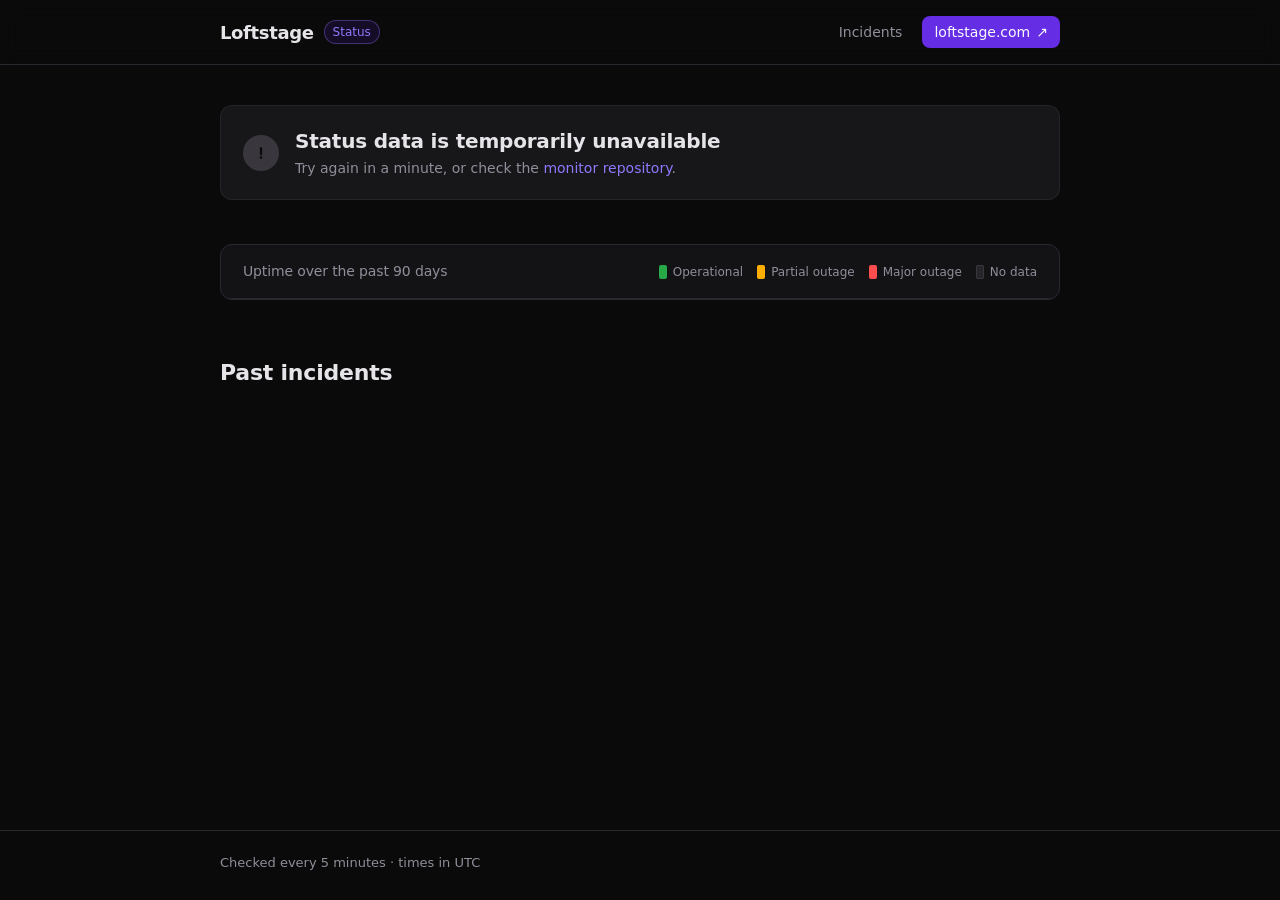
==== status-page/index.html @ 99c17672 "Custom status page: Loftstage-styled, 90-day uptime bars, incident log" ====
<!doctype html>
<html lang="en">
  <head>
    <meta charset="utf-8" />
    <meta name="viewport" content="width=device-width, initial-scale=1" />
    <title>Loftstage Status</title>
    <meta name="description" content="Live status, 90-day uptime and incident history for Loftstage." />
    <meta name="theme-color" content="#0a0a0a" />
    <meta property="og:title" content="Loftstage Status" />
    <meta property="og:description" content="Live status, 90-day uptime and incident history for Loftstage." />
    <link rel="icon" type="image/png" href="favicon.png" />
    <link rel="preload" href="https://assets.loftstage.com/fonts/mona-sans.woff2" as="font" type="font/woff2" crossorigin />
    <link rel="stylesheet" href="styles.css" />
  </head>
  <body>
    <header class="site-header">
      <div class="wrap header-inner">
        <a class="brand" href="./" aria-label="Loftstage Status home">
          <span class="wordmark">Loftstage</span>
          <span class="brand-tag">Status</span>
        </a>
        <nav class="header-nav">
          <a href="#incidents">Incidents</a>
          <a class="btn" href="https://loftstage.com" rel="noopener">loftstage.com <span aria-hidden="true">↗</span></a>
        </nav>
      </div>
    </header>

    <main class="wrap">
      <section id="banner" class="banner banner--loading" aria-live="polite">
        <span class="banner-icon" aria-hidden="true"></span>
        <div class="banner-text">
          <h1 id="banner-title">Checking status…</h1>
          <p id="banner-sub" class="muted">Fetching the latest checks.</p>
        </div>
      </section>

      <section id="active-incidents" class="active-incidents" hidden></section>

      <section class="panel" aria-labelledby="components-title">
        <div class="panel-head">
          <h2 id="components-title">Uptime over the past <span data-days-label>90</span> days</h2>
          <ul class="legend" aria-label="Legend">
            <li><span class="swatch swatch--up"></span>Operational</li>
            <li><span class="swatch swatch--partial"></span>Partial outage</li>
            <li><span class="swatch swatch--major"></span>Major outage</li>
            <li><span class="swatch swatch--none"></span>No data</li>
          </ul>
        </div>
        <ul id="components" class="components">
          <li class="component component--skeleton"><div class="sk sk-line"></div><div class="sk sk-bars"></div></li>
          <li class="component component--skeleton"><div class="sk sk-line"></div><div class="sk sk-bars"></div></li>
          <li class="component component--skeleton"><div class="sk sk-line"></div><div class="sk sk-bars"></div></li>
        </ul>
      </section>

      <section id="incidents" class="incidents" aria-labelledby="incidents-title">
        <h2 id="incidents-title">Past incidents</h2>
        <div id="incident-days"></div>
        <button id="history-toggle" class="link-btn" type="button" hidden>Show full incident history</button>
      </section>
    </main>

    <footer class="site-footer">
      <div class="wrap footer-inner">
        <span>Checked every 5 minutes · times in UTC</span>
        <span id="updated-at"></span>
      </div>
    </footer>

    <div id="tooltip" class="tooltip" role="tooltip" hidden></div>

    <script src="app.js" defer></script>
  </body>
</html>
---- status-page/styles.css ----
/* Loftstage Status — dark, matching loftstage.com (Mona Sans, violet brand). */

@font-face {
  font-family: "Mona Sans";
  src: url("https://assets.loftstage.com/fonts/mona-sans.woff2") format("woff2");
  font-weight: 200 900;
  font-display: swap;
}

:root {
  color-scheme: dark;
  --bg: #0a0a0a;
  --card: #131316;
  --card-raised: #1a1a1e;
  --fg: #e6e4e8;
  --muted: #918d9a;
  --border: #2a282e;
  --border-strong: #39373d;
  --brand: #652de4;
  --brand-bright: #8e79fe;
  --up: #28a948;
  --partial: #ffae00;
  --major: #ff4d4d;
  --none: #26252a;
  --radius: 12px;
  --wrap: 880px;
  font-family: "Mona Sans", ui-sans-serif, system-ui, -apple-system, "Segoe UI", sans-serif;
}

* { box-sizing: border-box; }

html { -webkit-text-size-adjust: 100%; scroll-behavior: smooth; }

body {
  margin: 0;
  background: var(--bg);
  color: var(--fg);
  font-size: 15px;
  line-height: 1.5;
  -webkit-font-smoothing: antialiased;
  min-height: 100vh;
  display: flex;
  flex-direction: column;
}

a { color: var(--brand-bright); text-decoration: none; }
a:hover { text-decoration: underline; text-underline-offset: 3px; }
a:focus-visible, button:focus-visible { outline: 2px solid var(--brand-bright); outline-offset: 2px; border-radius: 4px; }

h1, h2, h3 { margin: 0; letter-spacing: -0.01em; }

.muted { color: var(--muted); }

.wrap { width: 100%; max-width: var(--wrap); margin: 0 auto; padding: 0 20px; }

main.wrap { flex: 1; padding-top: 40px; padding-bottom: 64px; }

/* ---------- Header ---------- */
.site-header {
  position: sticky;
  top: 0;
  z-index: 20;
  border-bottom: 1px solid var(--border);
  background: rgb(10 10 10 / 0.8);
  backdrop-filter: blur(10px);
  -webkit-backdrop-filter: blur(10px);
}
.header-inner { height: 64px; display: flex; align-items: center; justify-content: space-between; gap: 16px; }
.brand { display: inline-flex; align-items: center; gap: 10px; color: var(--fg); }
.brand:hover { text-decoration: none; }
.wordmark { font-size: 18px; font-weight: 600; letter-spacing: -0.02em; }
.brand-tag {
  font-size: 12px;
  font-weight: 500;
  color: var(--brand-bright);
  border: 1px solid rgb(142 121 254 / 0.35);
  background: rgb(101 45 228 / 0.14);
  padding: 2px 8px;
  border-radius: 999px;
}
.header-nav { display: flex; align-items: center; gap: 20px; font-size: 14px; }
.header-nav a:not(.btn) { color: var(--muted); }
.header-nav a:not(.btn):hover { color: var(--fg); text-decoration: none; }
.btn {
  display: inline-flex;
  align-items: center;
  gap: 6px;
  height: 32px;
  padding: 0 12px;
  border-radius: 8px;
  background: var(--brand);
  color: #fafafc;
  font-weight: 500;
  white-space: nowrap;
}
.btn:hover { background: #5a26cf; text-decoration: none; }

/* ---------- Overall banner ---------- */
.banner {
  --tone: var(--muted);
  display: flex;
  align-items: center;
  gap: 16px;
  padding: 20px 22px;
  border-radius: var(--radius);
  border: 1px solid color-mix(in srgb, var(--tone) 40%, transparent);
  background: color-mix(in srgb, var(--tone) 10%, var(--card));
}
.banner--up { --tone: var(--up); }
.banner--partial, .banner--degraded { --tone: var(--partial); }
.banner--major { --tone: var(--major); }
.banner--error { --tone: var(--border-strong); }
.banner h1 { font-size: 20px; font-weight: 600; }
.banner p { margin: 2px 0 0; font-size: 14px; }
.banner-icon {
  flex: none;
  width: 36px;
  height: 36px;
  border-radius: 50%;
  background: var(--tone);
  display: grid;
  place-items: center;
  position: relative;
}
.banner-icon::after {
  content: "";
  width: 14px;
  height: 14px;
  background: #0a0a0a;
  -webkit-mask: var(--icon) center / contain no-repeat;
  mask: var(--icon) center / contain no-repeat;
}
.banner--up .banner-icon { --icon: url("data:image/svg+xml,%3Csvg xmlns='http://www.w3.org/2000/svg' viewBox='0 0 16 16'%3E%3Cpath d='M2 8.5l4 4 8-9' fill='none' stroke='black' stroke-width='2.4' stroke-linecap='round' stroke-linejoin='round'/%3E%3C/svg%3E"); }
.banner--partial .banner-icon, .banner--degraded .banner-icon, .banner--major .banner-icon, .banner--error .banner-icon { --icon: url("data:image/svg+xml,%3Csvg xmlns='http://www.w3.org/2000/svg' viewBox='0 0 16 16'%3E%3Cpath d='M8 2.5v7' stroke='black' stroke-width='2.6' stroke-linecap='round'/%3E%3Ccircle cx='8' cy='13.2' r='1.5'/%3E%3C/svg%3E"); }
.banner--loading .banner-icon { background: var(--border-strong); animation: pulse 1.4s ease-in-out infinite; }
.banner--loading .banner-icon::after { display: none; }
.banner--up .banner-icon::before {
  content: "";
  position: absolute;
  inset: 0;
  border-radius: 50%;
  background: var(--tone);
  animation: ring 2.4s ease-out infinite;
}

@keyframes pulse { 50% { opacity: 0.45; } }
@keyframes ring { from { transform: scale(1); opacity: 0.45; } to { transform: scale(1.7); opacity: 0; } }

/* ---------- Active incidents ---------- */
.active-incidents { display: grid; gap: 12px; margin-top: 16px; }
.active-card {
  --tone: var(--major);
  border: 1px solid var(--border);
  border-left: 3px solid var(--tone);
  background: var(--card);
  border-radius: var(--radius);
  padding: 16px 18px;
}
.active-card h3 { font-size: 16px; font-weight: 600; }
.active-card h3 a { color: var(--fg); }

/* ---------- Components panel ---------- */
.panel {
  margin-top: 28px;
  background: var(--card);
  border: 1px solid var(--border);
  border-radius: var(--radius);
  overflow: hidden;
}
.panel-head {
  display: flex;
  flex-wrap: wrap;
  align-items: center;
  justify-content: space-between;
  gap: 10px 20px;
  padding: 16px 22px;
  border-bottom: 1px solid var(--border);
}
.panel-head h2 { font-size: 14px; font-weight: 500; color: var(--muted); }
.legend { display: flex; flex-wrap: wrap; gap: 6px 14px; margin: 0; padding: 0; list-style: none; font-size: 12px; color: var(--muted); }
.legend li { display: inline-flex; align-items: center; gap: 6px; }
.swatch { width: 8px; height: 14px; border-radius: 2px; display: inline-block; }
.swatch--up { background: var(--up); }
.swatch--partial { background: var(--partial); }
.swatch--major { background: var(--major); }
.swatch--none { background: var(--none); box-shadow: inset 0 0 0 1px var(--border-strong); }

.components { list-style: none; margin: 0; padding: 0; }
.component { padding: 20px 22px 16px; }
.component + .component { border-top: 1px solid var(--border); }
.component-head { display: flex; align-items: baseline; justify-content: space-between; gap: 12px; margin-bottom: 12px; }
.component-name { display: inline-flex; align-items: center; gap: 8px; font-size: 15px; font-weight: 600; min-width: 0; }
.info {
  flex: none;
  width: 16px;
  height: 16px;
  border-radius: 50%;
  border: 1px solid var(--border-strong);
  color: var(--muted);
  font-size: 10px;
  font-weight: 600;
  display: inline-grid;
  place-items: center;
  cursor: help;
  background: none;
  padding: 0;
  font-family: inherit;
}
.info:hover { color: var(--fg); border-color: var(--muted); }
.component-status { font-size: 14px; font-weight: 500; white-space: nowrap; }
.component-status[data-state="up"] { color: var(--up); }
.component-status[data-state="degraded"] { color: var(--partial); }
.component-status[data-state="down"] { color: var(--major); }

.bars { display: flex; gap: 3px; height: 36px; }
.bar {
  flex: 1 1 0;
  min-width: 0;
  border-radius: 2px;
  background: var(--up);
  transition: opacity 0.12s, transform 0.12s;
}
.bar[data-level="partial"] { background: var(--partial); }
.bar[data-level="major"] { background: var(--major); }
.bar[data-level="none"] { background: var(--none); }
.bars:hover .bar { opacity: 0.55; }
.bars .bar:hover, .bars .bar.is-active { opacity: 1; transform: scaleY(1.08); }

.bar-foot {
  display: flex;
  align-items: center;
  gap: 12px;
  margin-top: 8px;
  font-size: 12px;
  color: var(--muted);
}
.bar-foot .rule { flex: 1; height: 1px; background: var(--border); }
.bar-foot .pct { color: var(--fg); font-weight: 500; }

/* skeleton */
.sk { background: var(--card-raised); border-radius: 4px; animation: pulse 1.4s ease-in-out infinite; }
.sk-line { width: 40%; height: 16px; margin-bottom: 14px; }
.sk-bars { height: 36px; }

/* ---------- Tooltip ---------- */
.tooltip {
  position: fixed;
  z-index: 50;
  width: max-content;
  max-width: min(300px, calc(100vw - 24px));
  background: var(--card-raised);
  border: 1px solid var(--border-strong);
  border-radius: 10px;
  padding: 12px 14px;
  font-size: 13px;
  box-shadow: 0 12px 32px rgb(0 0 0 / 0.5);
  pointer-events: none;
}
.tooltip.is-sticky { pointer-events: auto; }
.tooltip .tt-date { font-weight: 600; }
.tooltip .tt-row { display: flex; align-items: center; gap: 8px; margin-top: 6px; color: var(--muted); }
.tooltip .tt-row .dot { width: 8px; height: 8px; border-radius: 50%; flex: none; }
.tooltip .tt-related { margin-top: 10px; padding-top: 10px; border-top: 1px solid var(--border); }
.tooltip .tt-related h4 { margin: 0 0 4px; font-size: 11px; font-weight: 600; text-transform: uppercase; letter-spacing: 0.06em; color: var(--muted); }
.tooltip .tt-related a { display: block; color: var(--fg); }

/* ---------- Incidents ---------- */
.incidents { margin-top: 56px; }
.incidents > h2 { font-size: 22px; font-weight: 600; margin-bottom: 8px; }
.day { padding: 22px 0; border-bottom: 1px solid var(--border); }
.day h3 { font-size: 15px; font-weight: 600; margin-bottom: 10px; }
.day .empty { margin: 0; color: var(--muted); font-size: 14px; }
.month-heading { margin: 36px 0 0; font-size: 13px; font-weight: 600; letter-spacing: 0.06em; text-transform: uppercase; color: var(--muted); }
.incident + .incident { margin-top: 18px; }
.incident-title { display: inline-block; font-size: 16px; font-weight: 600; margin-bottom: 6px; }
.incident-title[data-impact="major"] { color: var(--major); }
.incident-title[data-impact="partial"] { color: var(--partial); }
.incident-title[data-impact="none"] { color: var(--fg); }
.incident-meta { font-size: 12px; color: var(--muted); margin: -2px 0 8px; }
.update { margin: 0 0 10px; font-size: 14px; }
.update strong { font-weight: 600; }
.update p { margin: 0; overflow-wrap: anywhere; }
.update time { display: block; font-size: 12px; color: var(--muted); margin-top: 2px; }
.notice { color: var(--muted); font-size: 14px; padding: 16px 0; }

.link-btn {
  margin-top: 24px;
  background: none;
  border: 0;
  padding: 0;
  font: inherit;
  font-size: 14px;
  color: var(--brand-bright);
  cursor: pointer;
}
.link-btn:hover { text-decoration: underline; text-underline-offset: 3px; }

/* ---------- Footer ---------- */
.site-footer { border-top: 1px solid var(--border); font-size: 13px; color: var(--muted); }
.footer-inner { display: flex; flex-wrap: wrap; justify-content: space-between; gap: 6px 20px; padding-top: 22px; padding-bottom: 28px; }

/* ---------- Small screens ---------- */
@media (max-width: 640px) {
  body { font-size: 14px; }
  .wrap { padding: 0 16px; }
  main.wrap { padding-top: 24px; }
  .header-inner { height: 56px; }
  .header-nav a:not(.btn) { display: none; }
  .banner { padding: 16px; gap: 12px; }
  .banner h1 { font-size: 17px; }
  .banner-icon { width: 30px; height: 30px; }
  .panel { margin-top: 20px; }
  .panel-head, .component { padding-left: 16px; padding-right: 16px; }
  .component-name { font-size: 14px; }
  .component-status { font-size: 13px; }
  .bars { gap: 2px; height: 32px; }
  .incidents { margin-top: 40px; }
  .incidents > h2 { font-size: 19px; }
  .day { padding: 16px 0; }
  .day h3 { margin-bottom: 6px; }
}

@media (prefers-reduced-motion: reduce) {
  *, *::before, *::after { animation: none !important; transition: none !important; }
}
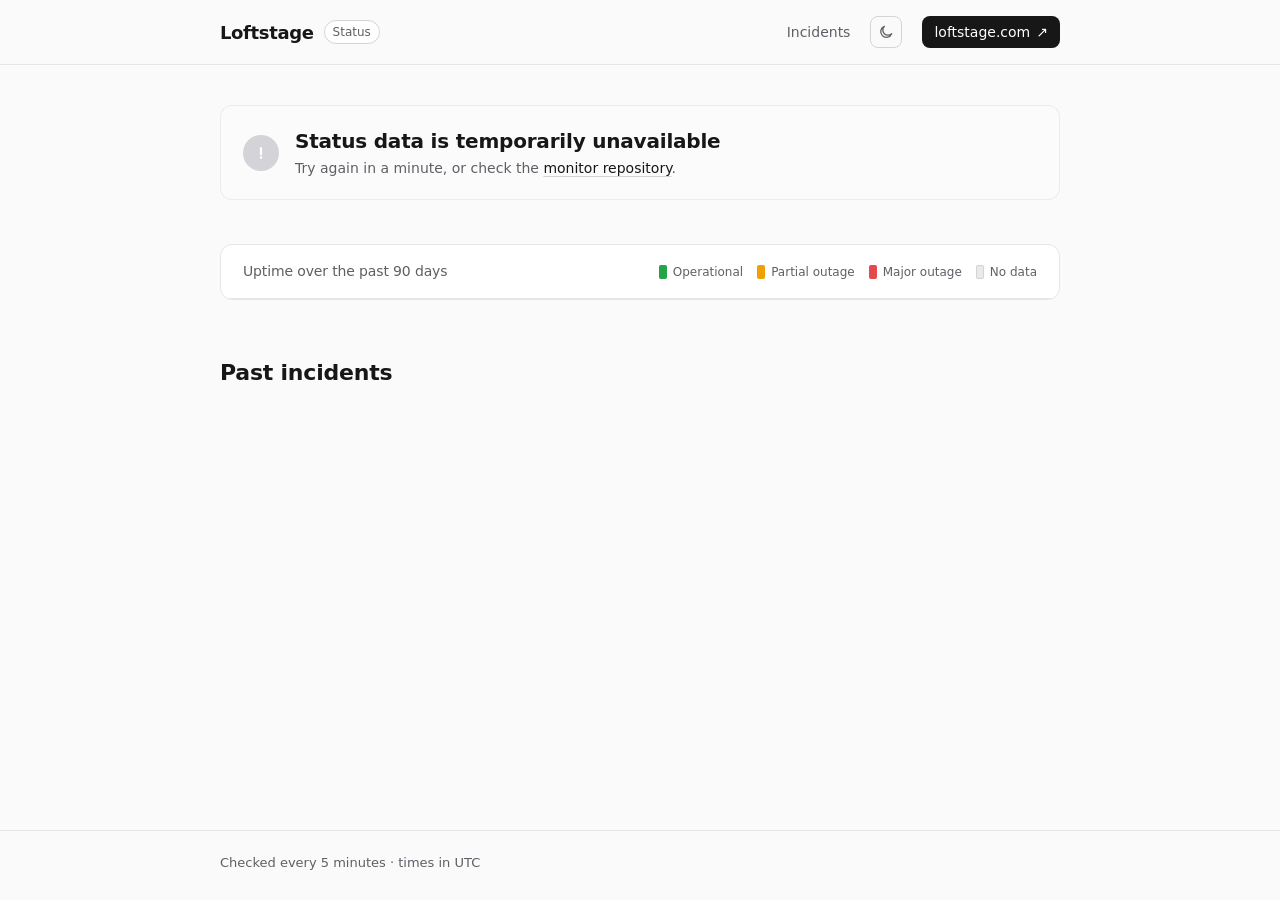
==== commit 347e9f84: "Status page: light/dark toggle, neutral accent instead of violet" ====
--- a/status-page/index.html
+++ b/status-page/index.html
@@ -6,6 +6,16 @@
     <title>Loftstage Status</title>
     <meta name="description" content="Live status, 90-day uptime and incident history for Loftstage." />
     <meta name="theme-color" content="#0a0a0a" />
+    <script>
+      // Before first paint, so there's no flash of the wrong theme.
+      (function () {
+        var t = null;
+        try { t = localStorage.getItem("theme"); } catch (e) {}
+        if (t !== "light" && t !== "dark") t = matchMedia("(prefers-color-scheme: light)").matches ? "light" : "dark";
+        document.documentElement.dataset.theme = t;
+        document.querySelector('meta[name="theme-color"]').content = t === "light" ? "#fafafa" : "#0a0a0a";
+      })();
+    </script>
     <meta property="og:title" content="Loftstage Status" />
     <meta property="og:description" content="Live status, 90-day uptime and incident history for Loftstage." />
     <link rel="icon" type="image/png" href="favicon.png" />
@@ -21,6 +31,10 @@
         </a>
         <nav class="header-nav">
           <a href="#incidents">Incidents</a>
+          <button id="theme-toggle" class="theme-toggle" type="button" aria-label="Switch to light mode">
+            <svg class="icon-sun" viewBox="0 0 24 24" fill="none" stroke="currentColor" stroke-width="2" stroke-linecap="round" aria-hidden="true"><circle cx="12" cy="12" r="4"/><path d="M12 2v2M12 20v2M4.9 4.9l1.4 1.4M17.7 17.7l1.4 1.4M2 12h2M20 12h2M4.9 19.1l1.4-1.4M17.7 6.3l1.4-1.4"/></svg>
+            <svg class="icon-moon" viewBox="0 0 24 24" fill="none" stroke="currentColor" stroke-width="2" stroke-linecap="round" stroke-linejoin="round" aria-hidden="true"><path d="M20.5 14.5A8.5 8.5 0 1 1 9.5 3.5a7 7 0 0 0 11 11z"/></svg>
+          </button>
           <a class="btn" href="https://loftstage.com" rel="noopener">loftstage.com <span aria-hidden="true">↗</span></a>
         </nav>
       </div>
--- a/status-page/styles.css
+++ b/status-page/styles.css
@@ -1,4 +1,6 @@
-/* Loftstage Status — dark, matching loftstage.com (Mona Sans, violet brand). */
+/* Loftstage Status — Mona Sans, neutral palette, dark + light themes.
+   Theme is data-theme on <html>, set before first paint by the inline
+   script in index.html (saved choice, else the OS preference). */
 
 @font-face {
   font-family: "Mona Sans";
@@ -16,15 +18,45 @@
   --muted: #918d9a;
   --border: #2a282e;
   --border-strong: #39373d;
-  --brand: #652de4;
-  --brand-bright: #8e79fe;
+  --accent: #ededed;
+  --accent-fg: #0a0a0a;
+  --icon-ink: #0a0a0a;
+  --header-bg: rgb(10 10 10 / 0.8);
+  --shadow: 0 12px 32px rgb(0 0 0 / 0.5);
   --up: #28a948;
   --partial: #ffae00;
   --major: #ff4d4d;
   --none: #26252a;
+  --up-text: var(--up);
+  --partial-text: var(--partial);
+  --major-text: var(--major);
   --radius: 12px;
   --wrap: 880px;
   font-family: "Mona Sans", ui-sans-serif, system-ui, -apple-system, "Segoe UI", sans-serif;
+}
+
+:root[data-theme="light"] {
+  color-scheme: light;
+  --bg: #fafafa;
+  --card: #ffffff;
+  --card-raised: #ffffff;
+  --fg: #171717;
+  --muted: #5f5f66;
+  --border: #e6e6e9;
+  --border-strong: #d4d4d8;
+  --accent: #171717;
+  --accent-fg: #ffffff;
+  --icon-ink: #ffffff;
+  --header-bg: rgb(250 250 250 / 0.8);
+  --shadow: 0 10px 28px rgb(0 0 0 / 0.12);
+  --up: #22a447;
+  --partial: #f0a000;
+  --major: #e5484d;
+  --none: #e9e9ec;
+  /* AA-contrast text tones on the light canvas */
+  --up-text: #0e6f2c;
+  --partial-text: #aa4d00;
+  --major-text: #d40019;
 }
 
 * { box-sizing: border-box; }
@@ -43,9 +75,11 @@
   flex-direction: column;
 }
 
-a { color: var(--brand-bright); text-decoration: none; }
+a { color: var(--fg); text-decoration: none; }
 a:hover { text-decoration: underline; text-underline-offset: 3px; }
-a:focus-visible, button:focus-visible { outline: 2px solid var(--brand-bright); outline-offset: 2px; border-radius: 4px; }
+.update a, .notice a, .banner a { text-decoration: underline; text-decoration-color: var(--border-strong); text-underline-offset: 3px; }
+.update a:hover, .notice a:hover, .banner a:hover { text-decoration-color: currentColor; }
+a:focus-visible, button:focus-visible { outline: 2px solid var(--fg); outline-offset: 2px; border-radius: 4px; }
 
 h1, h2, h3 { margin: 0; letter-spacing: -0.01em; }
 
@@ -61,7 +95,7 @@
   top: 0;
   z-index: 20;
   border-bottom: 1px solid var(--border);
-  background: rgb(10 10 10 / 0.8);
+  background: var(--header-bg);
   backdrop-filter: blur(10px);
   -webkit-backdrop-filter: blur(10px);
 }
@@ -72,9 +106,9 @@
 .brand-tag {
   font-size: 12px;
   font-weight: 500;
-  color: var(--brand-bright);
-  border: 1px solid rgb(142 121 254 / 0.35);
-  background: rgb(101 45 228 / 0.14);
+  color: var(--muted);
+  border: 1px solid var(--border-strong);
+  background: var(--card);
   padding: 2px 8px;
   border-radius: 999px;
 }
@@ -88,12 +122,27 @@
   height: 32px;
   padding: 0 12px;
   border-radius: 8px;
-  background: var(--brand);
-  color: #fafafc;
+  background: var(--accent);
+  color: var(--accent-fg);
   font-weight: 500;
   white-space: nowrap;
 }
-.btn:hover { background: #5a26cf; text-decoration: none; }
+.btn:hover { opacity: 0.85; text-decoration: none; }
+.theme-toggle {
+  display: inline-grid;
+  place-items: center;
+  width: 32px;
+  height: 32px;
+  padding: 0;
+  border-radius: 8px;
+  border: 1px solid var(--border-strong);
+  background: transparent;
+  color: var(--muted);
+  cursor: pointer;
+}
+.theme-toggle:hover { color: var(--fg); border-color: var(--muted); }
+.theme-toggle svg { width: 16px; height: 16px; }
+:root[data-theme="light"] .icon-sun, :root:not([data-theme="light"]) .icon-moon { display: none; }
 
 /* ---------- Overall banner ---------- */
 .banner {
@@ -126,7 +175,7 @@
   content: "";
   width: 14px;
   height: 14px;
-  background: #0a0a0a;
+  background: var(--icon-ink);
   -webkit-mask: var(--icon) center / contain no-repeat;
   mask: var(--icon) center / contain no-repeat;
 }
@@ -208,9 +257,9 @@
 }
 .info:hover { color: var(--fg); border-color: var(--muted); }
 .component-status { font-size: 14px; font-weight: 500; white-space: nowrap; }
-.component-status[data-state="up"] { color: var(--up); }
-.component-status[data-state="degraded"] { color: var(--partial); }
-.component-status[data-state="down"] { color: var(--major); }
+.component-status[data-state="up"] { color: var(--up-text); }
+.component-status[data-state="degraded"] { color: var(--partial-text); }
+.component-status[data-state="down"] { color: var(--major-text); }
 
 .bars { display: flex; gap: 3px; height: 36px; }
 .bar {
@@ -253,7 +302,7 @@
   border-radius: 10px;
   padding: 12px 14px;
   font-size: 13px;
-  box-shadow: 0 12px 32px rgb(0 0 0 / 0.5);
+  box-shadow: var(--shadow);
   pointer-events: none;
 }
 .tooltip.is-sticky { pointer-events: auto; }
@@ -273,8 +322,8 @@
 .month-heading { margin: 36px 0 0; font-size: 13px; font-weight: 600; letter-spacing: 0.06em; text-transform: uppercase; color: var(--muted); }
 .incident + .incident { margin-top: 18px; }
 .incident-title { display: inline-block; font-size: 16px; font-weight: 600; margin-bottom: 6px; }
-.incident-title[data-impact="major"] { color: var(--major); }
-.incident-title[data-impact="partial"] { color: var(--partial); }
+.incident-title[data-impact="major"] { color: var(--major-text); }
+.incident-title[data-impact="partial"] { color: var(--partial-text); }
 .incident-title[data-impact="none"] { color: var(--fg); }
 .incident-meta { font-size: 12px; color: var(--muted); margin: -2px 0 8px; }
 .update { margin: 0 0 10px; font-size: 14px; }
@@ -290,10 +339,13 @@
   padding: 0;
   font: inherit;
   font-size: 14px;
-  color: var(--brand-bright);
+  color: var(--fg);
+  text-decoration: underline;
+  text-decoration-color: var(--border-strong);
+  text-underline-offset: 3px;
   cursor: pointer;
 }
-.link-btn:hover { text-decoration: underline; text-underline-offset: 3px; }
+.link-btn:hover { text-decoration-color: currentColor; }
 
 /* ---------- Footer ---------- */
 .site-footer { border-top: 1px solid var(--border); font-size: 13px; color: var(--muted); }
